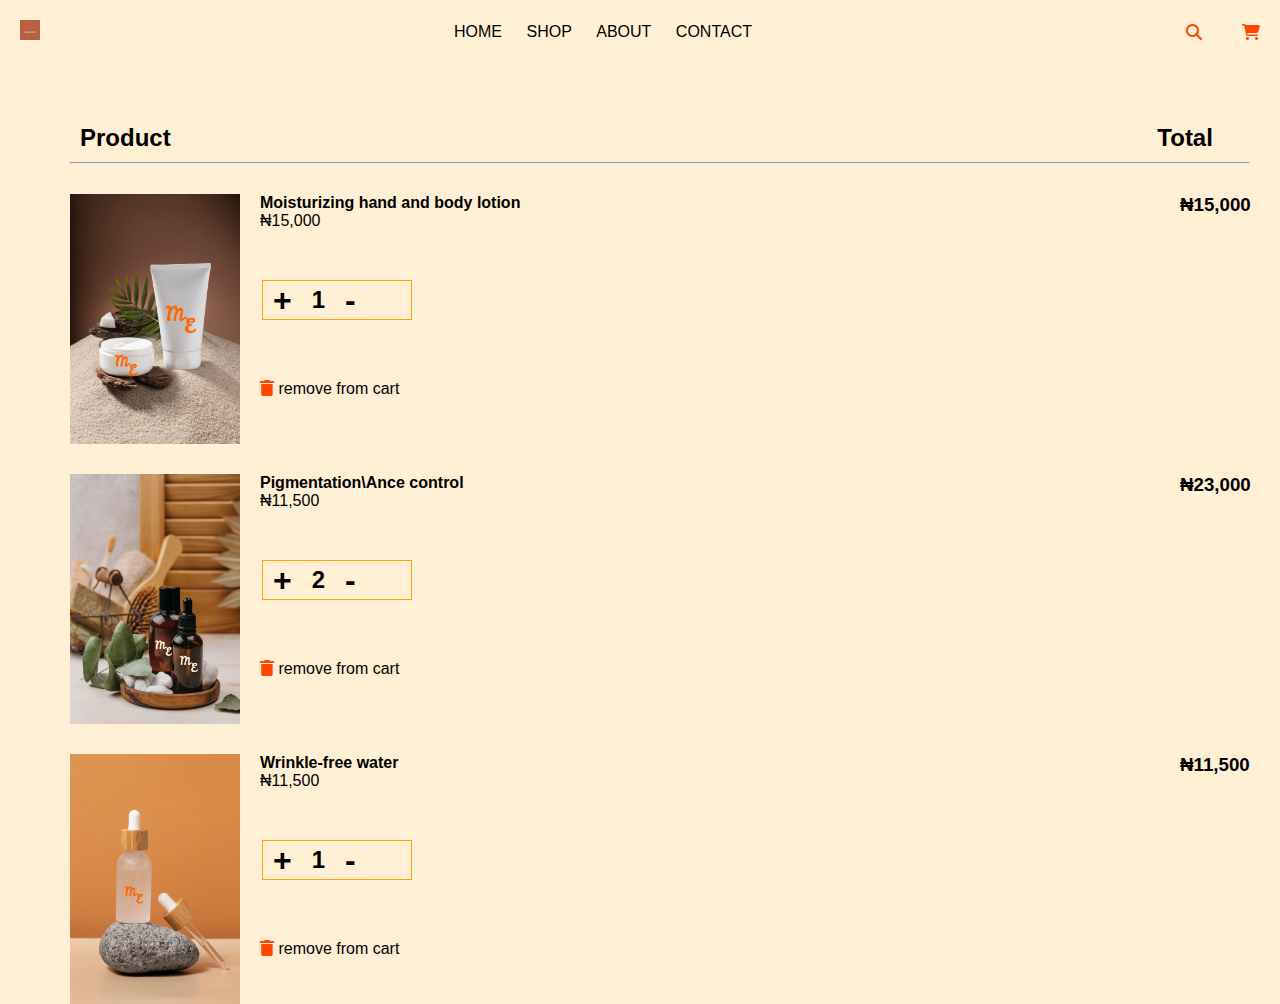
==== html/cart.html @ e2114771 "cart" ====
<!DOCTYPE html>
<html lang="en">
<head>
    <meta charset="UTF-8">
    <meta name="viewport" content="width=device-width, initial-scale=1.0">
    <link rel="stylesheet" href="cart.css">
    
    <title>Chart</title>
</head>
<link rel="stylesheet" href="https://cdnjs.cloudflare.com/ajax/libs/font-awesome/6.6.0/css/all.min.css"/>

<body>
    <div class="header">
        <div class="container">
            <div class="navbar">
                <div class="logo">
                    <img src="image2/beauty.jfif" alt="">
                </div>
                <nav>
                    <ul>
                        <li>HOME</li>
                        <li>SHOP</li>
                        <li>ABOUT</li>
                        <li>CONTACT</li>
                    </ul>
                </nav>
                <i class="fa fa-search"></i>
                <i class="fa fa-shopping-cart"></i>
            </div>
        </div>
    </div>
    <div class="product">
        <h2>Product Total</h2> <hr>
    </div> 
    <div class="list-row">
        <img src="image2/4.png">
        <div class="text">
            <div class="nums">
                <h3>₦15,000</h3>
            </div>
            <h4> Moisturizing hand and body lotion</h4>
        <p>₦15,000</p> 
        <div class="box"> 
            <h1>+</h1>
            <h2>1</h2>
            <h1>-</h1>
        </div>
        <i class="fa fa-trash"></i> remove from cart
        </div>
    </div>
    <div class="list-row">
        <img src="image2/8.png">
        <div class="text">
            <div class="nums">
                <h3>₦23,000</h3>
            </div>
            <h4>Pigmentation\Ance control</h4>
        <p>₦11,500</p> 
        <div class="box"> 
            <h1>+</h1>
            <h2>2</h2>
            <h1>-</h1>
        </div>
        <i class="fa fa-trash"></i> remove from cart
        </div>
    </div>
    <div class="list-row">
        <img src="image2/12.png">
        <div class="text">
            <div class="nums">
                <h3>₦11,500</h3>
            </div>
            <h4>Wrinkle-free water</h4>
        <p>₦11,500</p> 
        <div class="box"> 
            <h1>+</h1>
            <h2>1</h2>
            <h1>-</h1>
        </div>
        <i class="fa fa-trash"></i> remove from cart
        </div>
    </div>
    
</body>
</html>
---- html/cart.css ----
*{
    margin: 0;
    padding: 0;
    box-sizing: border-box;
}
body{
    font-family: sans-serif; 
    background-color: papayawhip;
}
.navbar{
    display: flex;
    align-items: center;
    padding: 20px;
    gap: 40px;
}
nav{
    flex: 1;
    text-align: center;
}
nav ul{
    display: inline-block;
    list-style-type: none;
}
nav ul li{
    display: inline-block;
    margin-right: 20px;
}
.logo img{
    width: 20px;
    height: 20px;
    top: 34px;
    left: 80px;
}
.product{
    margin-left: 70px;
    margin-right: 30px;
    padding-top: 50px;
    word-spacing: 980px;
}
.box{

display: flex;
align-items: center;
border: 1px solid orange;
   width: 150px;
   height: 40px;
   margin: 50px 2px;
   position: absolute;
}
.fa-trash{
    margin-top: 150px;
    color: orangered;
}
.box h1, h2{
margin: 10px;
}

.list-row{
    display: flex;
    align-items: normal;
    justify-content: left;
    margin-left: 70px;
    margin-right: 30px;
    padding-top: 30px;
    
    
}
.list-row img{
    width: 190px;
    height: 250px;
    padding-right: 20px;
}
.fa{
    color: orangered;
}
.list-row h3{
    float: right;
}
.nums{
    position: relative;
    padding-left: 920px;
}
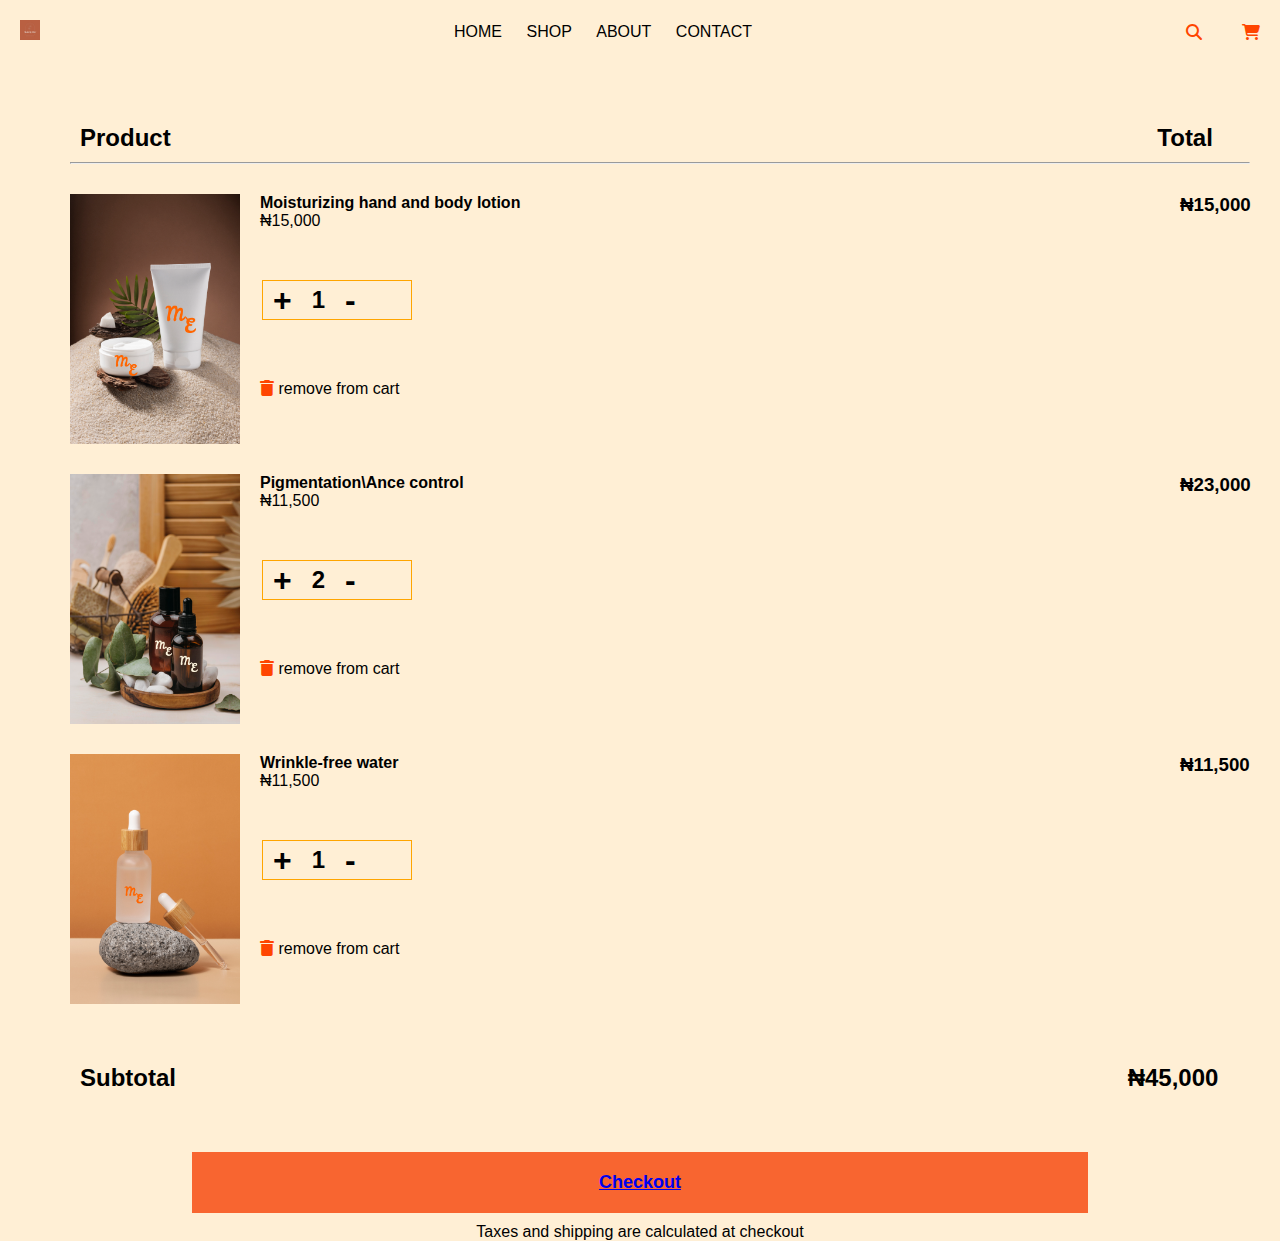
==== commit 6322a84d: "skin care brand" ====
--- a/html/cart.html
+++ b/html/cart.html
@@ -80,6 +80,13 @@
         <i class="fa fa-trash"></i> remove from cart
         </div>
     </div>
+    <div class="subtotal">
+        <h2>Subtotal ₦45,000</h2>
+    </div>
+    <div class="btn">
+        <button><a href="http://127.0.0.1:5500/html/checkout.html">Checkout</a></button>
+    </div>
+    <p class="tax">Taxes and shipping are calculated at checkout</p>
     
 </body>
 </html>--- a/html/cart.css
+++ b/html/cart.css
@@ -79,4 +79,34 @@
 .nums{
     position: relative;
     padding-left: 920px;
+}
+.subtotal{
+    margin-left: 70px;
+    margin-right: 30px;
+    padding-top: 50px;
+    word-spacing: 945px;
+}
+.btn{
+    display: flex;
+align-items: center;
+justify-content: center;
+padding-top: 50px;
+}
+
+button{
+    border: none;
+    width: 70vw;
+    padding: 20px;
+    font-size: 18px;
+    font-weight: 700;
+    text-align: center;
+    background-color: rgb(248, 101, 48);
+    color: white;
+
+}
+.tax{
+    display: flex;
+    align-items: center;
+    justify-content: center;
+    margin-top: 10px;
 }